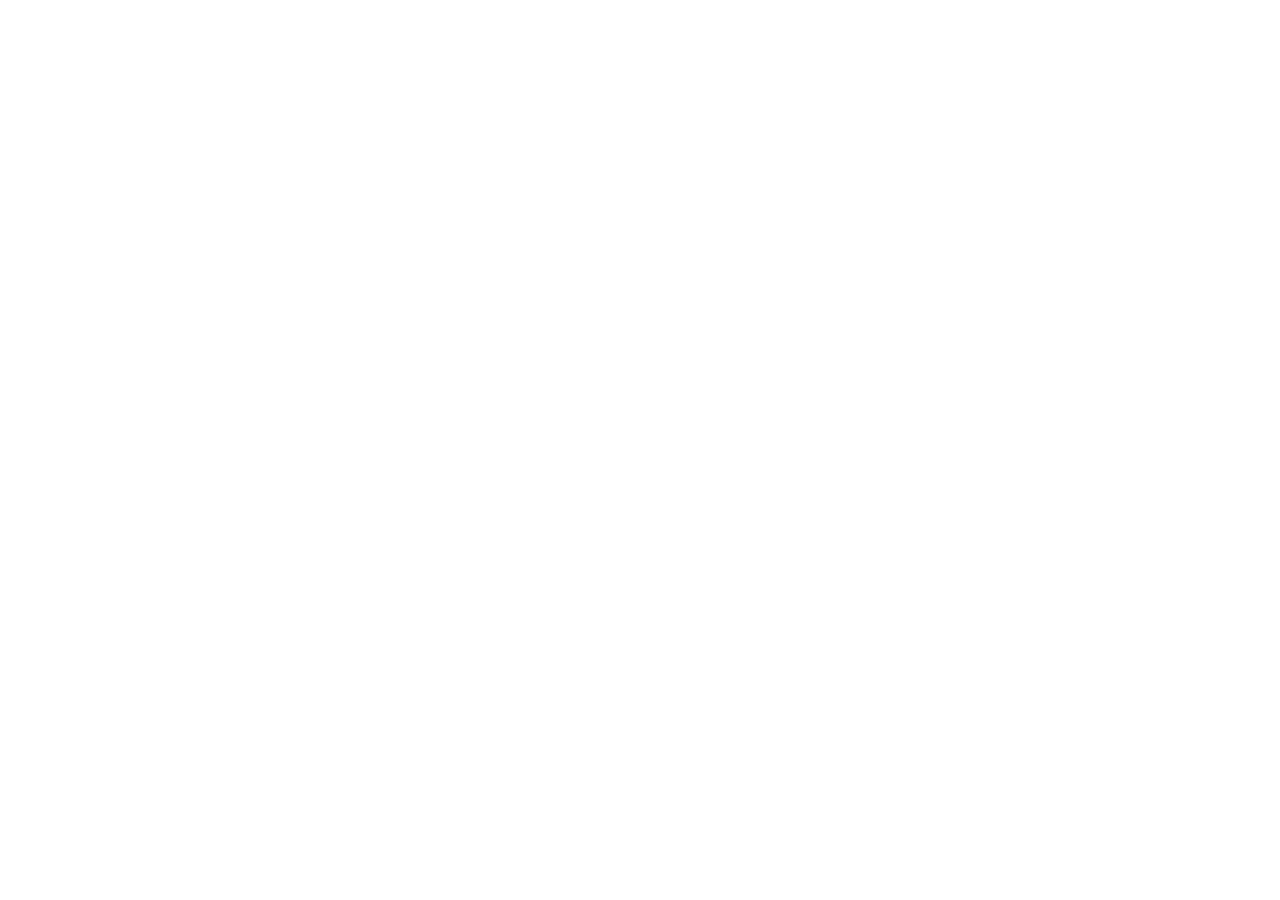
==== index.html @ 16679fad "Ensimmäinen versio" ====
<!DOCTYPE html>
<html lang="fi">
<head>
    <meta charset="UTF-8">
    <meta name="viewport" content="width=device-width, initial-scale=1.0">
    <title>Treeni päiväkirja</title>
</head>
<body>

    

</body>
</html>
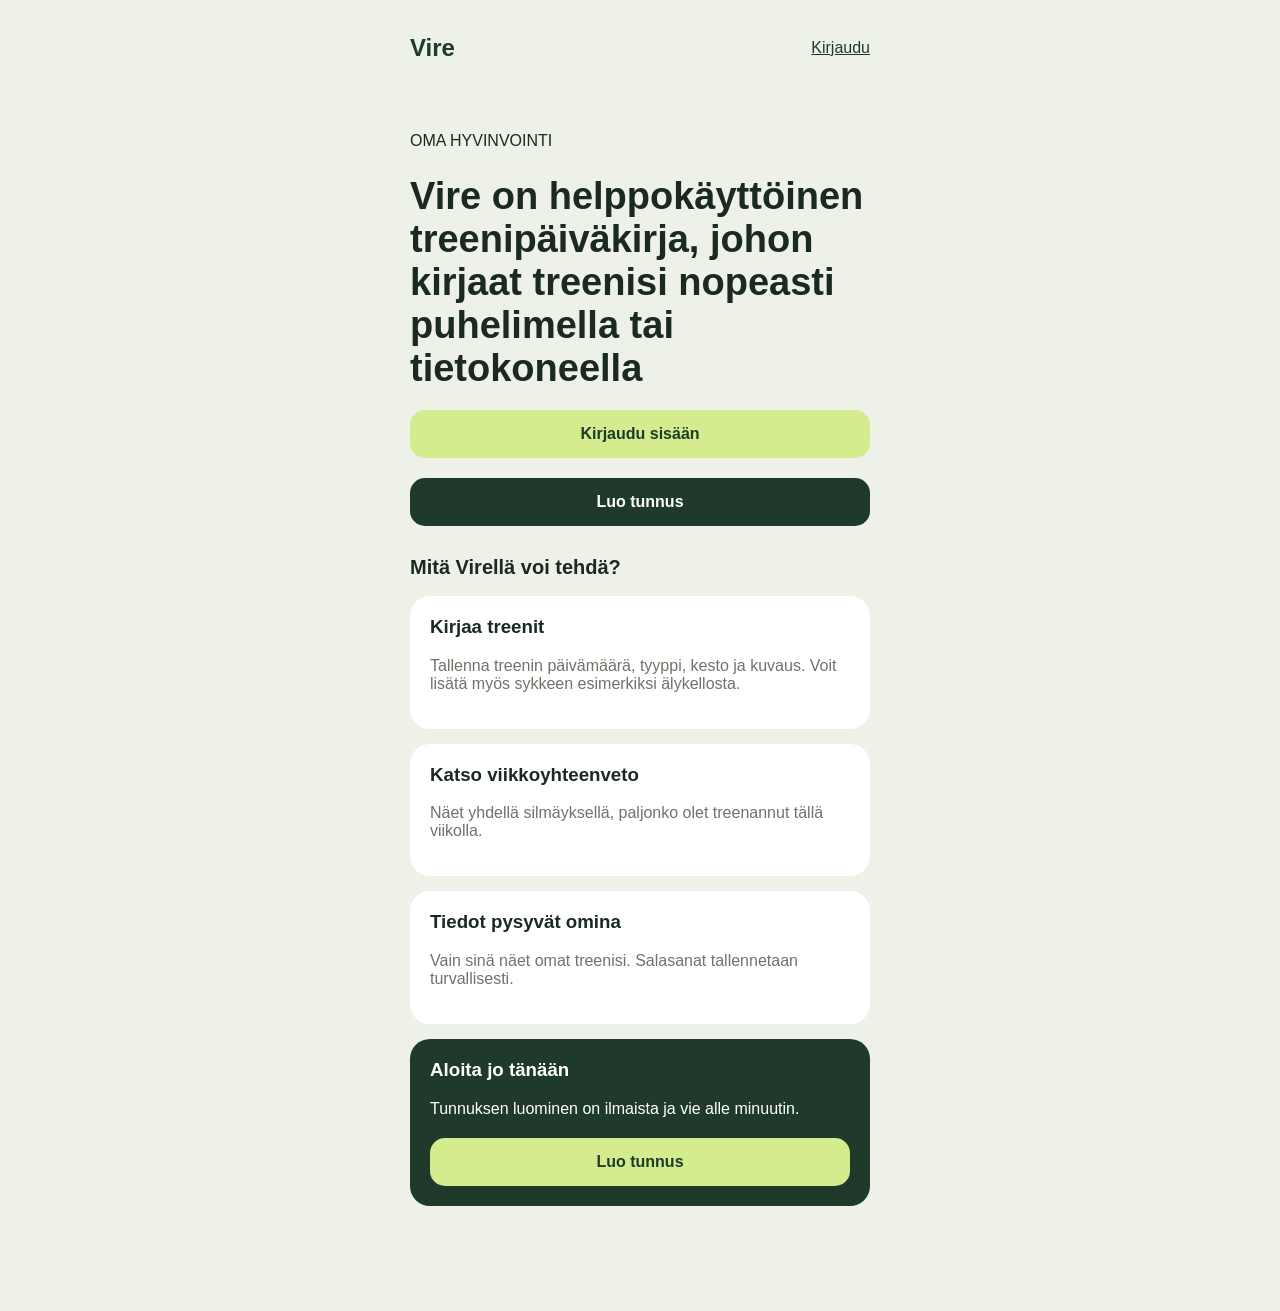
==== commit c951f38f: "HTML lisätty" ====
--- a/index.html
+++ b/index.html
@@ -1,13 +1,51 @@
 <!DOCTYPE html>
 <html lang="fi">
 <head>
-    <meta charset="UTF-8">
-    <meta name="viewport" content="width=device-width, initial-scale=1.0">
-    <title>Treeni päiväkirja</title>
+  <meta charset="UTF-8">
+  <meta name="viewport" content="width=device-width, initial-scale=1">
+  <title>Vire - treenipäiväkirja</title>
+  <link rel="stylesheet" href="css/style.css">
 </head>
 <body>
+  <header>
+    <p class="logo">Vire</p>
+    <a href="kirjaudu.html">Kirjaudu</a>
+  </header>
 
-    
+  <main>
+    <div class="esittely">
+      <p class="pieni-vihrea">OMA HYVINVOINTI</p>
+     
+      <h1>Vire on helppokäyttöinen treenipäiväkirja, johon kirjaat treenisi nopeasti puhelimella tai tietokoneella</h1>
+
+      <a href="kirjaudu.html" class="nappi">Kirjaudu sisään</a>
+      <a href="rekisterointi.html" class="nappi tumma-nappi">Luo tunnus</a>
+    </div>
+
+    <h2>Mitä Virellä voi tehdä?</h2>
+
+    <div class="kortti">
+      <h3>Kirjaa treenit</h3>
+      <p class="harmaa">Tallenna treenin päivämäärä, tyyppi, kesto ja kuvaus. Voit lisätä myös sykkeen esimerkiksi älykellosta.</p>
+    </div>
+
+    <div class="kortti">
+      <h3>Katso viikkoyhteenveto</h3>
+      <p class="harmaa">Näet yhdellä silmäyksellä, paljonko olet treenannut tällä viikolla.</p>
+    </div>
+
+    <div class="kortti">
+      <h3>Tiedot pysyvät omina</h3>
+      <p class="harmaa">Vain sinä näet omat treenisi. Salasanat tallennetaan turvallisesti.</p>
+    </div>
+
+    <div class="kortti tumma">
+      <h3>Aloita jo tänään</h3>
+      <p>Tunnuksen luominen on ilmaista ja vie alle minuutin.</p>
+      <a href="rekisterointi.html" class="nappi">Luo tunnus</a>
+    </div>
+  </main>
+
 
 </body>
 </html>
--- a/css/style.css
+++ b/css/style.css
@@ -0,0 +1,305 @@
+:root {
+  --tausta: #eef1e8;
+  --kortti: #ffffff;
+  --vaalea: #e3e8db;
+  --tumma: #1f3a2a;
+  --lime: #d4ec8e;
+  --teksti: #1b2a20;
+  --harmaa: #6b7568;
+}
+
+* {
+  box-sizing: border-box;
+}
+
+body {
+  margin: 0;
+  background-color: var(--tausta);
+  color: var(--teksti);
+  font-family: Arial, Helvetica, sans-serif;
+  font-size: 16px;
+}
+
+main {
+  max-width: 500px;
+  margin: 0 auto;
+  padding: 20px;
+  padding-bottom: 90px; /* tilaa alanavigaatiolle */
+}
+
+h1 {
+  font-size: 30px;
+  margin-bottom: 5px;
+}
+
+h2 {
+  font-size: 20px;
+  margin-top: 30px;
+}
+
+a {
+  color: var(--tumma);
+}
+
+.harmaa {
+  color: var(--harmaa);
+}
+
+.pieni {
+  font-size: 12px;
+  font-weight: bold;
+  color: var(--lime);
+}
+
+.iso {
+  font-size: 34px;
+  font-weight: bold;
+  margin: 5px 0;
+}
+
+/* Yläpalkki */
+
+header {
+  display: flex;
+  justify-content: space-between;
+  align-items: center;
+  max-width: 500px;
+  margin: 0 auto;
+  padding: 10px 20px;
+}
+
+.logo {
+  font-size: 24px;
+  font-weight: bold;
+  color: var(--tumma);
+}
+
+/* Kortit */
+
+.kortti {
+  background-color: var(--kortti);
+  border-radius: 20px;
+  padding: 20px;
+  margin-bottom: 15px;
+}
+
+.kortti h2,
+.kortti h3 {
+  margin-top: 0;
+}
+
+.tumma {
+  background-color: var(--tumma);
+  color: white;
+}
+
+.vaalea {
+  background-color: var(--vaalea);
+}
+
+.vaalea .pieni {
+  color: var(--harmaa);
+}
+
+.kaksi {
+  display: flex;
+  gap: 15px;
+}
+
+.kaksi .kortti {
+  flex: 1;
+}
+
+/* Lomakkeet */
+
+label {
+  display: block;
+  font-weight: bold;
+  margin-top: 15px;
+  margin-bottom: 5px;
+}
+
+input,
+select,
+textarea {
+  width: 100%;
+  padding: 12px;
+  font-size: 16px;
+  border: 1px solid #c5ccbd;
+  border-radius: 10px;
+  background-color: var(--vaalea);
+}
+
+input:focus,
+select:focus,
+textarea:focus {
+  outline: 2px solid var(--tumma);
+}
+
+/* Napit */
+
+.nappi {
+  display: block;
+  width: 100%;
+  margin-top: 20px;
+  padding: 15px;
+  font-size: 16px;
+  font-weight: bold;
+  text-align: center;
+  text-decoration: none;
+  color: var(--tumma);
+  background-color: var(--lime);
+  border: none;
+  border-radius: 15px;
+  cursor: pointer;
+}
+
+.nappi:hover {
+  background-color: #c6e077;
+}
+
+.tumma-nappi {
+  background-color: var(--tumma);
+  color: white;
+}
+
+.tumma-nappi:hover {
+  background-color: #2c4d3a;
+}
+
+.poista {
+  background: none;
+  border: 1px solid #b33a3a;
+  color: #b33a3a;
+  padding: 8px 15px;
+  border-radius: 10px;
+  cursor: pointer;
+}
+
+.poista:hover {
+  background-color: #b33a3a;
+  color: white;
+}
+
+/* Kirjautumissivut */
+
+.keskitetty {
+  padding-top: 60px;
+}
+
+.keskitetty .logo {
+  font-size: 40px;
+  margin-bottom: 30px;
+}
+
+/* Etusivun päiväpallot */
+
+.paivat {
+  display: flex;
+  justify-content: space-between;
+}
+
+.paiva {
+  width: 42px;
+  height: 42px;
+  border-radius: 50%;
+  background-color: var(--vaalea);
+  font-size: 11px;
+  text-align: center;
+  padding-top: 6px;
+}
+
+.tehty {
+  background-color: var(--lime);
+}
+
+.tanaan {
+  background-color: var(--tumma);
+  color: white;
+}
+
+/* Viikkosivun pylväät */
+
+.pylvaat {
+  display: flex;
+  justify-content: space-between;
+  align-items: flex-end;
+  height: 150px;
+}
+
+.pylvas {
+  display: flex;
+  flex-direction: column;
+  justify-content: flex-end;
+  align-items: center;
+  width: 30px;
+  height: 100%;
+}
+
+.tayte {
+  width: 100%;
+  background-color: var(--tumma);
+  border-radius: 6px;
+}
+
+.pylvas span {
+  margin-top: 5px;
+  font-size: 12px;
+  color: var(--harmaa);
+}
+
+/* Taulukko */
+
+table {
+  width: 100%;
+  border-collapse: collapse;
+  background-color: var(--kortti);
+  border-radius: 15px;
+  overflow: hidden;
+}
+
+th,
+td {
+  padding: 12px;
+  text-align: left;
+  border-bottom: 1px solid var(--vaalea);
+}
+
+th {
+  background-color: var(--vaalea);
+}
+
+/* Alanavigaatio */
+
+nav {
+  position: fixed;
+  bottom: 0;
+  left: 0;
+  right: 0;
+  display: flex;
+  justify-content: space-around;
+  background-color: var(--kortti);
+  padding: 10px;
+  border-top: 1px solid var(--vaalea);
+}
+
+nav a {
+  text-decoration: none;
+  color: var(--harmaa);
+  padding: 10px 20px;
+  border-radius: 20px;
+}
+
+nav a.valittu {
+  background-color: var(--lime);
+  color: var(--tumma);
+  font-weight: bold;
+}
+
+/* Isommat näytöt */
+
+@media (min-width: 768px) {
+  h1 {
+    font-size: 38px;
+  }
+}
